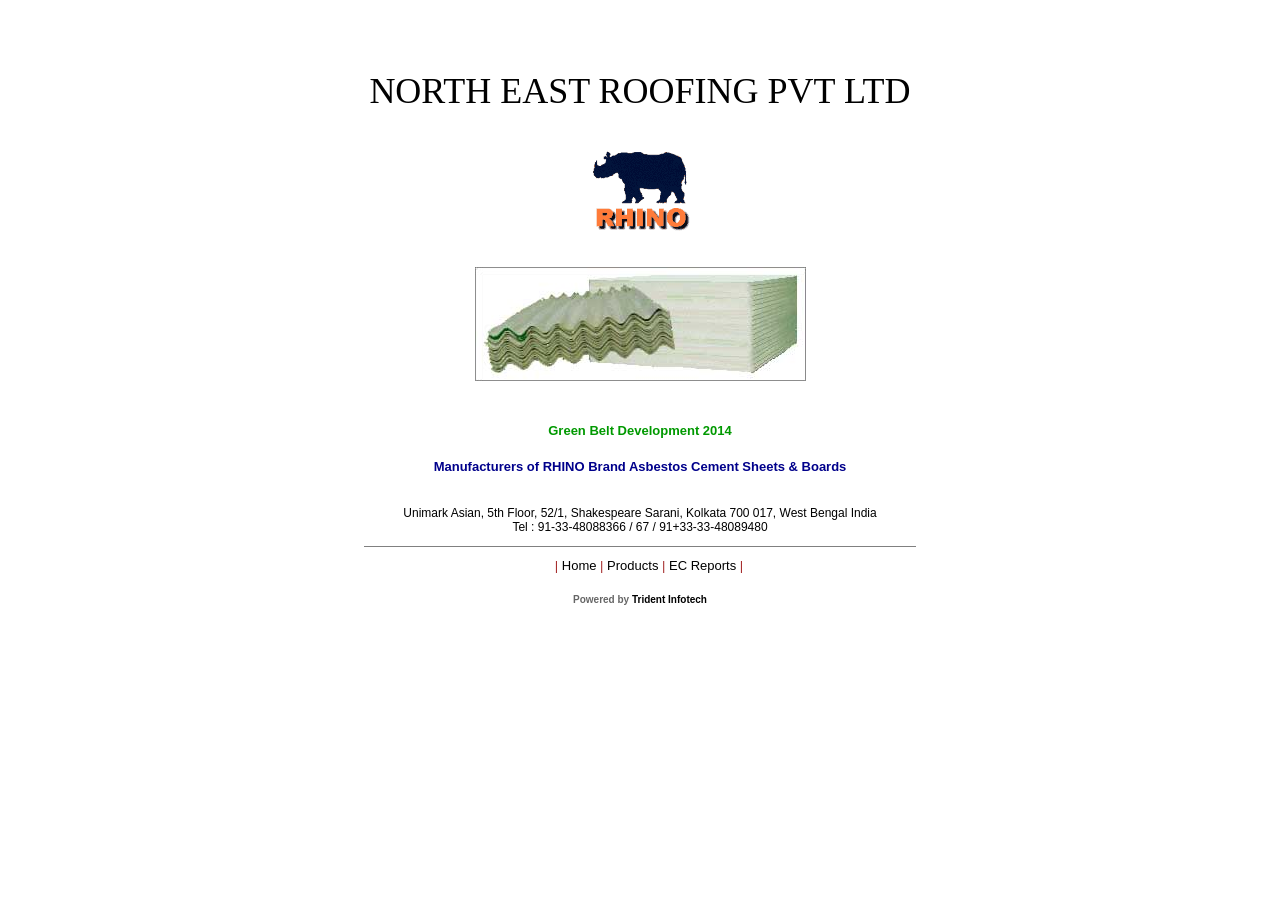
==== index.html @ 5f4d22ce "Initial commit" ====
<!DOCTYPE html PUBLIC "-//W3C//DTD XHTML 1.0 Transitional//EN" "http://www.w3.org/TR/xhtml1/DTD/xhtml1-transitional.dtd">
<html xmlns="http://www.w3.org/1999/xhtml">
<head>
<meta http-equiv="Content-Type" content="text/html; charset=iso-8859-1" />
<title>North East Roofing Pvt Limited :: Home</title>
<style type="text/css">
<!--
.style1 {font-size: 18px}
.style2 {font-size: 36px; }
.style4 {font-size: 12px; font-family: Arial, Helvetica, sans-serif; }
a:link {
	text-decoration: none;
	color: #000000;
}
a:visited {
	text-decoration: none;
}
a:hover {
	text-decoration: none;
}
a:active {
	text-decoration: none;
}
.style5 {color: #000000}
.style6 {font-size: 10px;
	font-weight: bold;
}
-->
</style>
</head>

<body>
<p>&nbsp;</p>
<p align="center" class="style2">NORTH EAST ROOFING PVT LTD <br />
</p>
<p align="center" class="style2"><img src = "header.gif" /></p>
<p align="center" class="style1"><img src="nerpl.jpg" width="331" height="114" /><br />
    <br />
    <br />
    <a href="nerpl-gbelt.pdf"><font 

color="#009900" face="arial" size="-1"><b>Green Belt Development 2014</b></font></a><br />
<br />
  <font 
color="darkblue" face="arial" size="-1"><b>Manufacturers of RHINO Brand Asbestos 
Cement Sheets &amp; Boards </b></font></p>
<p align="center" class="style4"><br />
  Unimark Asian, 5th Floor,   52/1, Shakespeare Sarani, Kolkata 700 017, West Bengal India <br />
  Tel : 91-33-48088366 / 67 / 91+33-33-48089480 <br />
<HR align=center width=550 noShade SIZE=1>

<table width="506" align="center">
  <tbody>
    <tr>
      <td width="798"><div align="center"><font face="arial" color="brown" size="-1">&nbsp;&nbsp;&nbsp;&nbsp;&nbsp;| <a href="index.html">Home</a> | </font><font face="arial" color="brown" size="-1"><a 
      href="products.html">Products</a></font><font face="arial" size="-1"><span class="style5"><a href="products.html"></a></span></font><font face="arial" color="brown" size="-1"> | <a 
      href="comp.html">EC Reports </a> |</font></div></td>
    </tr>
  </tbody>
</table>
<div align="center"><br />
    <font color="#666666" face="Arial, Helvetica, sans-serif"><span class="style6">Powered by <a href="http://www.tridentinfotech.net" class="a">Trident 
      Infotech</a></span></font>
</div>
</body>
</html>
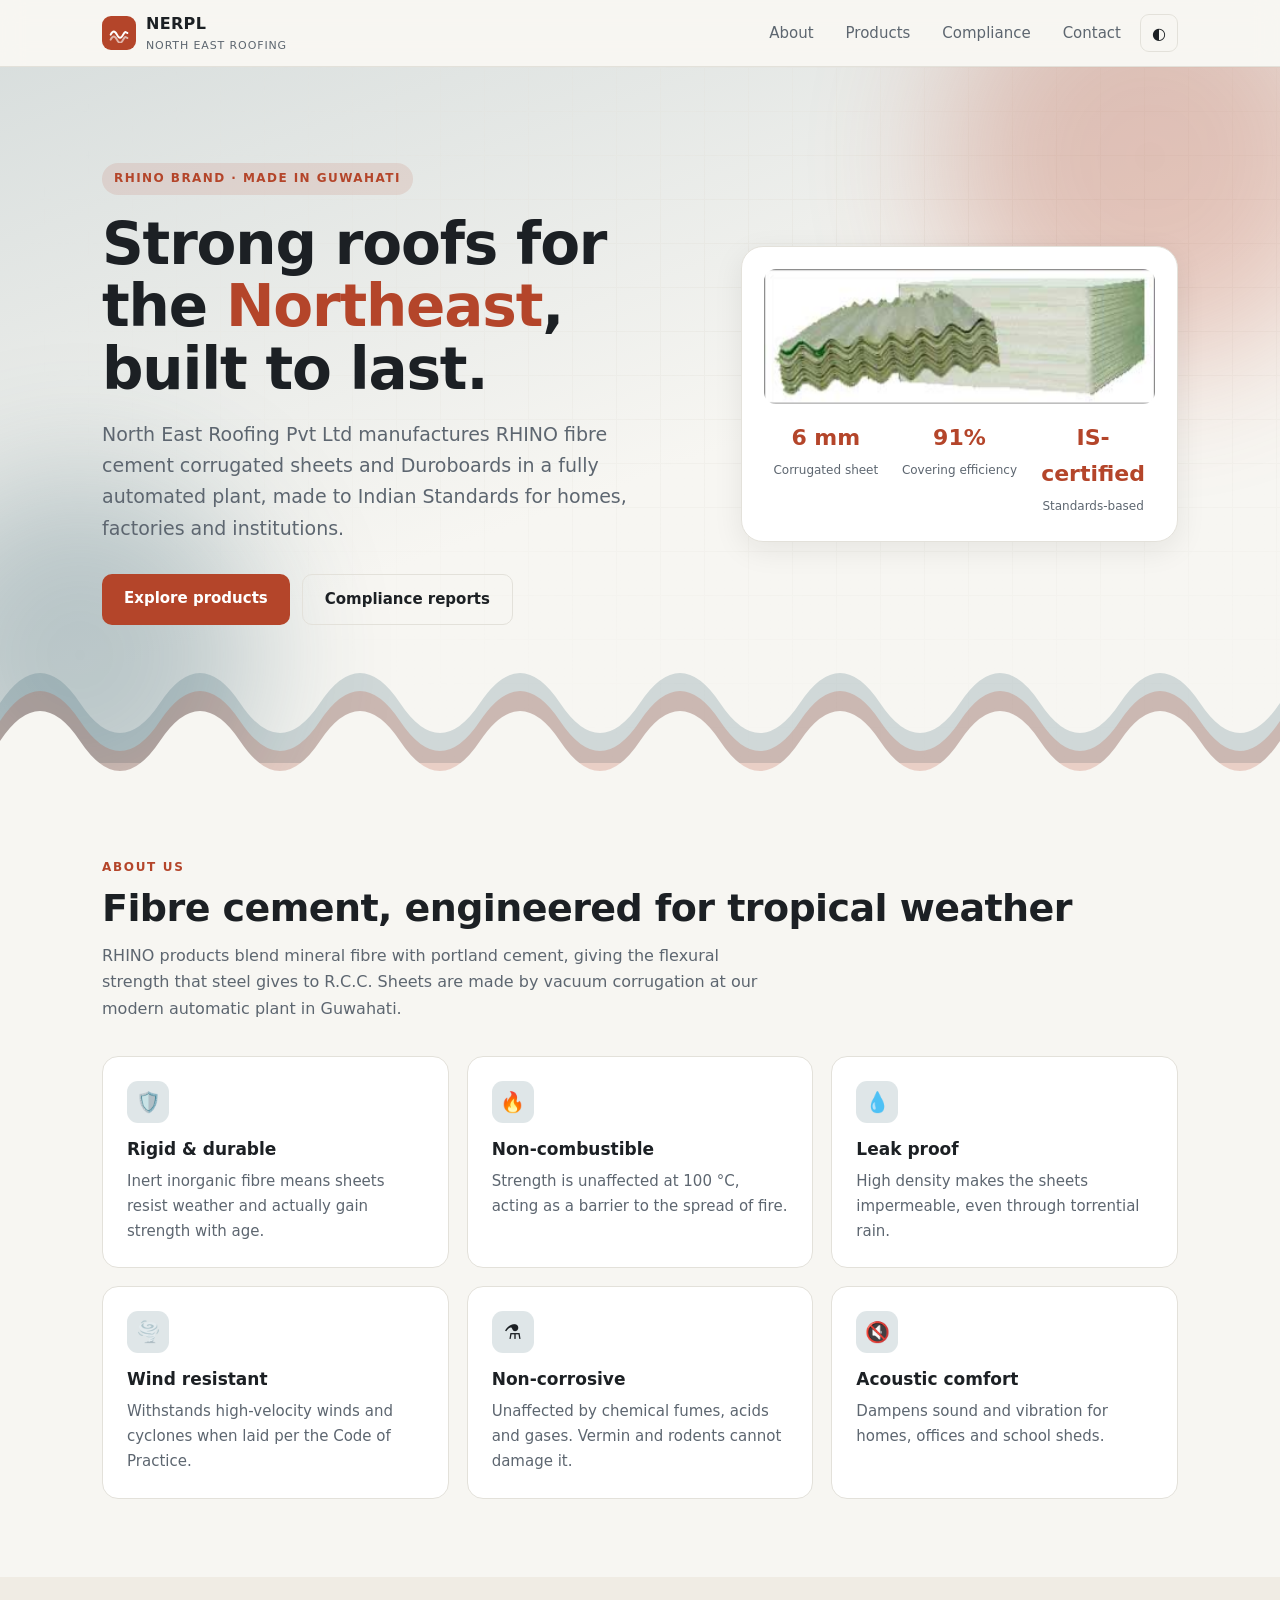
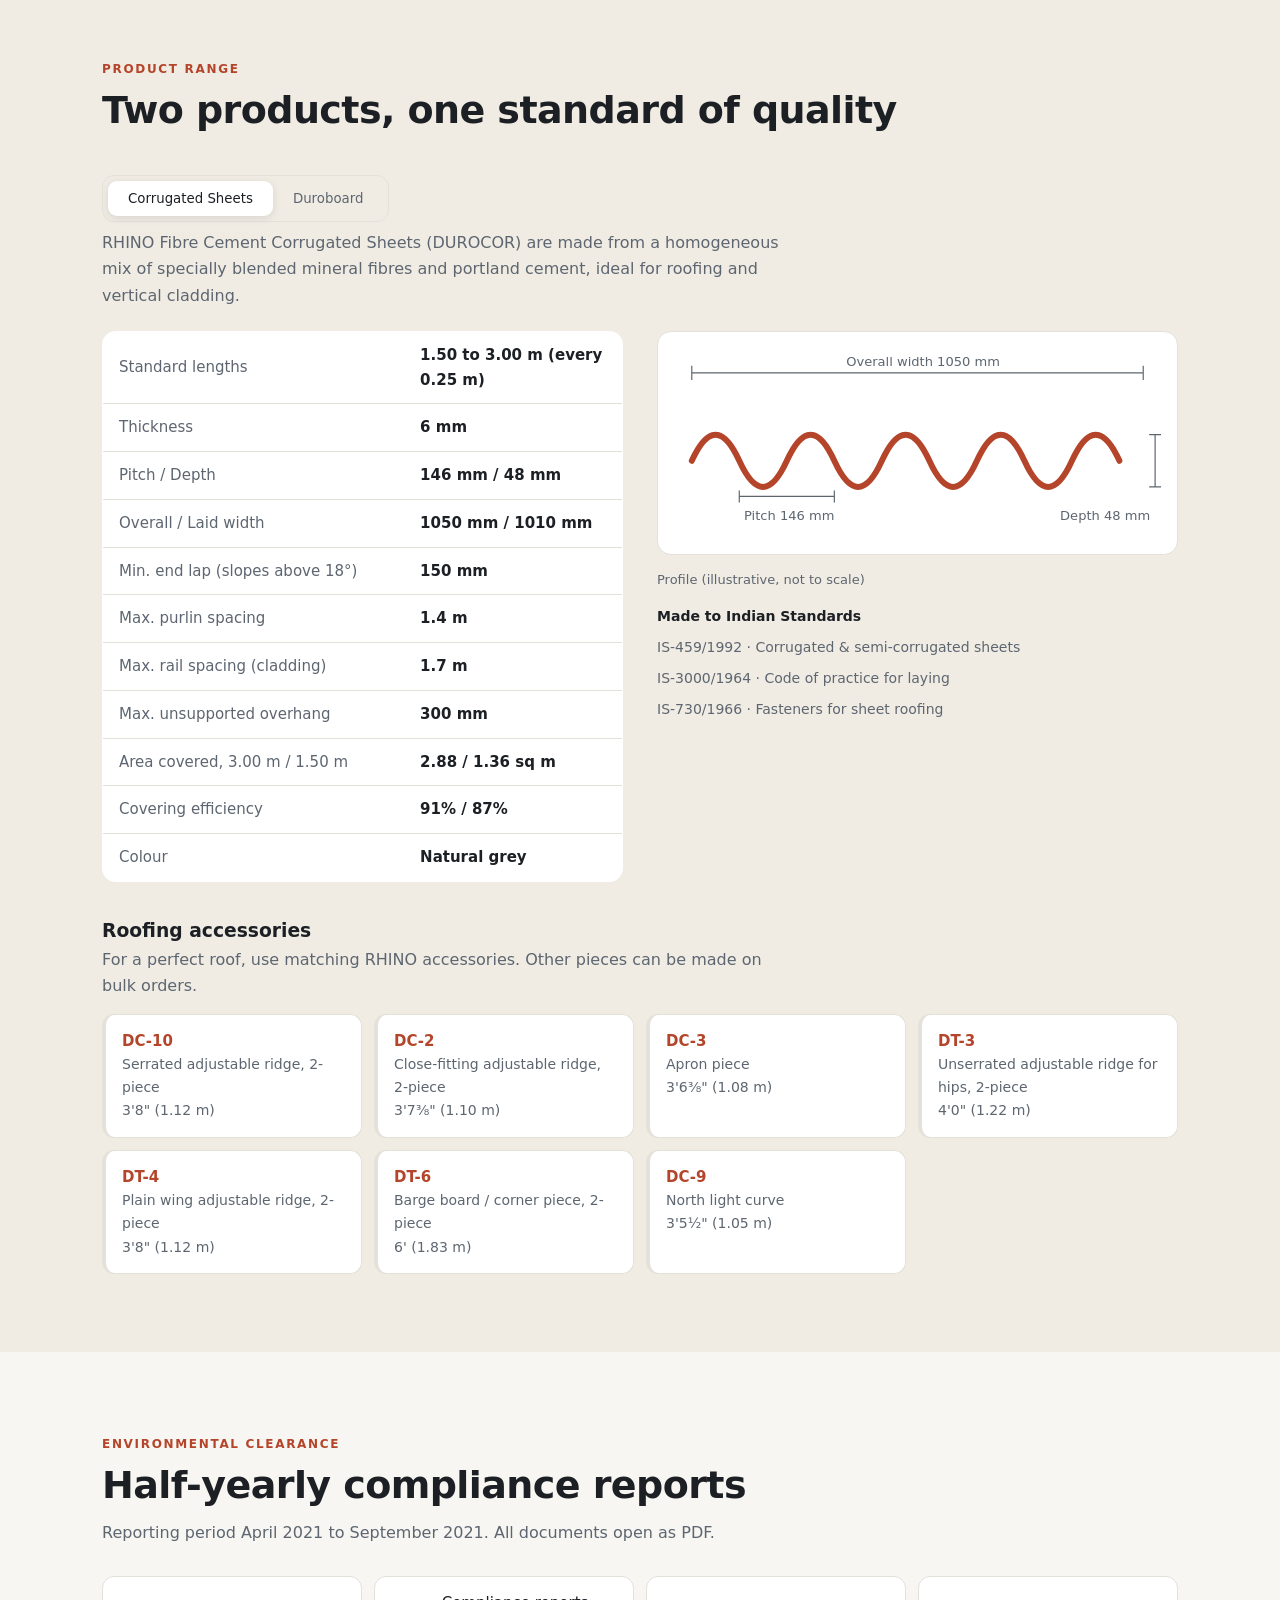
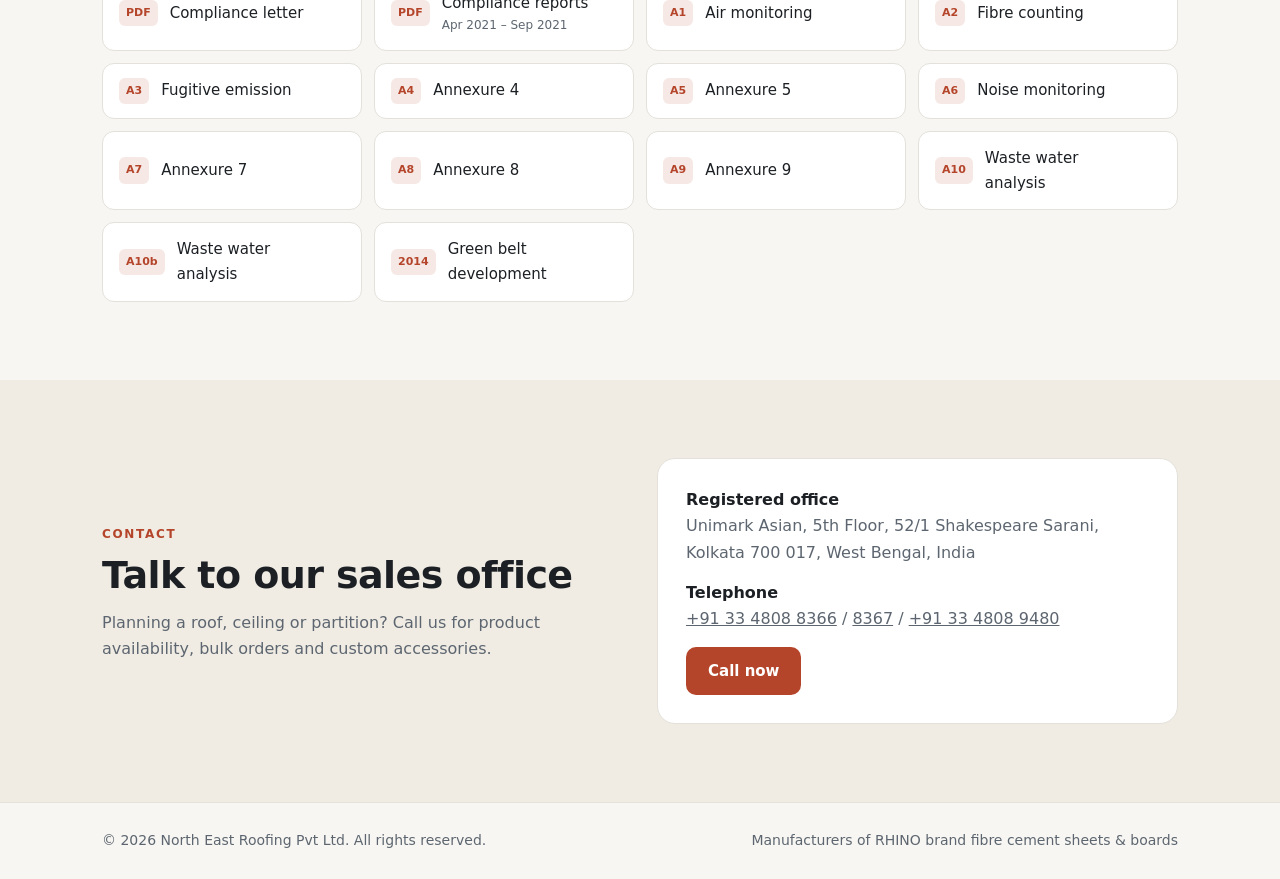
==== commit a2abef8f: "Redesign" ====
--- a/index.html
+++ b/index.html
@@ -1,66 +1,272 @@
-<!DOCTYPE html PUBLIC "-//W3C//DTD XHTML 1.0 Transitional//EN" "http://www.w3.org/TR/xhtml1/DTD/xhtml1-transitional.dtd">
-<html xmlns="http://www.w3.org/1999/xhtml">
+<!DOCTYPE html>
+<html lang="en">
 <head>
-<meta http-equiv="Content-Type" content="text/html; charset=iso-8859-1" />
-<title>North East Roofing Pvt Limited :: Home</title>
-<style type="text/css">
-<!--
-.style1 {font-size: 18px}
-.style2 {font-size: 36px; }
-.style4 {font-size: 12px; font-family: Arial, Helvetica, sans-serif; }
-a:link {
-	text-decoration: none;
-	color: #000000;
-}
-a:visited {
-	text-decoration: none;
-}
-a:hover {
-	text-decoration: none;
-}
-a:active {
-	text-decoration: none;
-}
-.style5 {color: #000000}
-.style6 {font-size: 10px;
-	font-weight: bold;
-}
--->
+<meta charset="utf-8">
+<meta name="viewport" content="width=device-width, initial-scale=1">
+<title>North East Roofing Pvt Ltd | RHINO Fibre Cement Sheets &amp; Boards</title>
+<meta name="description" content="North East Roofing Pvt Ltd (NERPL) manufactures RHINO brand fibre cement corrugated sheets and Duroboards at its automated plant in Guwahati.">
+<style>
+:root{--bg:#f7f6f2;--surf:#fff;--ink:#1c2024;--mute:#5d6670;--line:#e3e1da;--brand:#b4452a;--brand2:#7d2d1a;--accent:#1f4e5f;--soft:#f0ece4;--sh:0 8px 30px rgba(20,20,20,.08)}
+@media (prefers-color-scheme:dark){:root:not([data-theme=light]){--bg:#14171a;--surf:#1c2024;--ink:#eceae4;--mute:#a0a8b0;--line:#2c3237;--brand:#e0694c;--brand2:#f08a70;--accent:#6fb3c8;--soft:#22272b;--sh:0 8px 30px rgba(0,0,0,.4)}}
+:root[data-theme=dark]{--bg:#14171a;--surf:#1c2024;--ink:#eceae4;--mute:#a0a8b0;--line:#2c3237;--brand:#e0694c;--brand2:#f08a70;--accent:#6fb3c8;--soft:#22272b;--sh:0 8px 30px rgba(0,0,0,.4)}
+*{box-sizing:border-box;margin:0}
+html{scroll-behavior:smooth;scroll-padding-top:76px}
+body{font:16px/1.65 system-ui,-apple-system,"Segoe UI",Roboto,Arial,sans-serif;background:var(--bg);color:var(--ink);-webkit-font-smoothing:antialiased}
+a{color:inherit}
+.wrap{max-width:1120px;margin:auto;padding:0 22px}
+header{position:sticky;top:0;z-index:20;background:color-mix(in srgb,var(--bg) 88%,transparent);backdrop-filter:blur(12px);border-bottom:1px solid var(--line)}
+.nav{display:flex;align-items:center;justify-content:space-between;height:66px}
+.logo{display:flex;align-items:center;gap:10px;font-weight:800;letter-spacing:.02em;text-decoration:none}
+.logo i{width:34px;height:34px;border-radius:9px;background:var(--brand);display:grid;place-items:center}
+.logo small{display:block;font-weight:500;font-size:11px;color:var(--mute);letter-spacing:.08em}
+nav ul{display:flex;gap:6px;list-style:none;padding:0;align-items:center}
+nav a{padding:8px 13px;border-radius:8px;text-decoration:none;font-size:15px;color:var(--mute)}
+nav a:hover{color:var(--ink);background:var(--soft)}
+.btn{display:inline-block;background:var(--brand);color:#fff!important;padding:12px 22px;border-radius:10px;text-decoration:none;font-weight:600;border:0;cursor:pointer;font-size:15px}
+.btn{transition:.25s}
+.btn:hover{background:var(--brand2);transform:translateY(-2px);box-shadow:0 8px 20px color-mix(in srgb,var(--brand) 40%,transparent)}
+.btn.ghost{background:transparent;color:var(--ink)!important;border:1px solid var(--line)}
+.btn.ghost:hover{background:var(--soft)}
+#theme,#burger{background:none;border:1px solid var(--line);color:var(--ink);width:38px;height:38px;border-radius:9px;cursor:pointer;font-size:16px}
+#burger{display:none}
+.hero{position:relative;overflow:hidden;isolation:isolate;padding:96px 0 150px;background:linear-gradient(160deg,color-mix(in srgb,var(--accent) 14%,var(--bg)),var(--bg) 55%)}
+.hero .wrap{position:relative;z-index:2;display:grid;grid-template-columns:1.15fr .85fr;gap:48px;align-items:center}
+.tag{display:inline-block;font-size:12px;font-weight:700;letter-spacing:.12em;text-transform:uppercase;color:var(--brand);background:color-mix(in srgb,var(--brand) 12%,transparent);padding:6px 12px;border-radius:99px}
+h1{font-size:clamp(34px,5.2vw,58px);line-height:1.08;margin:18px 0;letter-spacing:-.02em}
+h1 span{color:var(--brand)}
+.lead{font-size:19px;color:var(--mute);max-width:560px}
+.cta{display:flex;gap:12px;flex-wrap:wrap;margin-top:30px}
+.hcard{background:var(--surf);border:1px solid var(--line);border-radius:22px;padding:22px;box-shadow:var(--sh)}
+.hcard{transition:transform .2s ease-out;transform-style:preserve-3d;will-change:transform}
+.hcard img{width:100%;height:auto;border-radius:12px;background:#fff;display:block}
+.stats{display:grid;grid-template-columns:repeat(3,1fr);gap:10px;margin-top:16px;text-align:center}
+.stats b{display:block;font-size:22px;color:var(--brand)}
+.stats span{font-size:12px;color:var(--mute)}
+#hbg{position:absolute;inset:0;z-index:0;pointer-events:none}
+.blob{position:absolute;border-radius:50%;filter:blur(70px);opacity:.5;animation:float 14s ease-in-out infinite}
+.b1{width:420px;height:420px;background:var(--brand);right:-80px;top:-120px;opacity:.28}
+.b2{width:360px;height:360px;background:var(--accent);left:-100px;bottom:-60px;opacity:.28;animation-delay:-5s}
+.grid-bg{position:absolute;inset:0;background-image:linear-gradient(var(--line) 1px,transparent 1px),linear-gradient(90deg,var(--line) 1px,transparent 1px);background-size:44px 44px;opacity:.5;-webkit-mask-image:radial-gradient(ellipse at 70% 30%,#000,transparent 70%);mask-image:radial-gradient(ellipse at 70% 30%,#000,transparent 70%)}
+.waves{position:absolute;left:0;bottom:0;width:100%;height:130px;z-index:1;pointer-events:none}
+.waves use{animation:drift 22s linear infinite}
+.waves .w2{animation-duration:15s;animation-direction:reverse}
+.waves .w3{animation-duration:30s}
+@keyframes drift{to{transform:translateX(-340px)}}
+@keyframes float{50%{transform:translate(30px,40px) scale(1.08)}}
+section{padding:78px 0}
+section.alt{background:var(--soft)}
+.eyebrow{font-size:12px;font-weight:700;letter-spacing:.14em;text-transform:uppercase;color:var(--brand)}
+h2{font-size:clamp(26px,3.6vw,38px);margin:8px 0 12px;letter-spacing:-.015em;line-height:1.15}
+.sub{color:var(--mute);max-width:680px}
+.grid{display:grid;gap:18px;margin-top:34px}
+.g3{grid-template-columns:repeat(3,1fr)}.g2{grid-template-columns:repeat(2,1fr)}
+.card{position:relative;overflow:hidden;background:var(--surf);border:1px solid var(--line);border-radius:16px;padding:24px;transition:transform .3s,box-shadow .3s,border-color .3s}
+.card::before{content:"";position:absolute;inset:0;background:radial-gradient(260px circle at var(--mx,50%) var(--my,0%),color-mix(in srgb,var(--brand) 16%,transparent),transparent 70%);opacity:0;transition:opacity .3s;pointer-events:none}
+.card::after{content:"";position:absolute;left:0;bottom:0;height:3px;width:100%;background:linear-gradient(90deg,var(--brand),var(--accent));transform:scaleX(0);transform-origin:left;transition:transform .4s}
+.card:hover{transform:translateY(-8px);box-shadow:var(--sh);border-color:color-mix(in srgb,var(--brand) 45%,var(--line))}
+.card:hover::before{opacity:1}.card:hover::after{transform:scaleX(1)}
+.card .ico{transition:transform .35s,background .3s}
+.card:hover .ico{transform:rotate(-8deg) scale(1.18);background:color-mix(in srgb,var(--brand) 20%,transparent)}
+.card h3{transition:color .25s}.card:hover h3{color:var(--brand)}
+.card h3{font-size:17px;margin:12px 0 6px}
+.card p{color:var(--mute);font-size:15px}
+.ico{width:42px;height:42px;border-radius:11px;background:color-mix(in srgb,var(--accent) 14%,transparent);display:grid;place-items:center;font-size:20px}
+.tabs{display:inline-flex;background:var(--soft);padding:5px;border-radius:12px;margin:30px 0 8px;border:1px solid var(--line)}
+.tabs button{transition:.25s;border:0;background:none;color:var(--mute);padding:10px 20px;border-radius:9px;font:600 15px inherit;font-family:inherit;cursor:pointer}
+.tabs button:hover{color:var(--ink);transform:translateY(-1px)}
+.tabs button[aria-selected=true]{background:var(--surf);color:var(--ink);box-shadow:0 2px 8px rgba(0,0,0,.1)}
+.panel[hidden]{display:none}
+.split{display:grid;grid-template-columns:1fr 1fr;gap:34px;margin-top:22px;align-items:start}
+tbody tr{transition:background .2s}tbody tr:hover{background:var(--soft)}
+table{width:100%;border-collapse:collapse;background:var(--surf);border:1px solid var(--line);border-radius:14px;overflow:hidden;font-size:15px}
+th,td{padding:11px 16px;text-align:left;border-bottom:1px solid var(--line)}
+tr:last-child td,tr:last-child th{border-bottom:0}
+th{font-weight:500;color:var(--mute);width:58%}
+td{font-weight:600}
+.scroll{overflow-x:auto}
+.chips{display:flex;flex-wrap:wrap;gap:8px;margin-top:14px}
+.chips span{background:var(--surf);border:1px solid var(--line);border-radius:99px;padding:6px 14px;font-size:14px;transition:.25s;cursor:default}
+.chips span:hover{background:var(--brand);color:#fff;border-color:var(--brand);transform:translateY(-3px) scale(1.06)}
+.acc{display:grid;grid-template-columns:repeat(auto-fill,minmax(230px,1fr));gap:12px;margin-top:14px}
+.acc div{background:var(--surf);border:1px solid var(--line);border-radius:12px;padding:14px 16px;font-size:14px;color:var(--mute);transition:.3s;border-left:4px solid var(--line)}
+.acc div:hover{transform:translateX(6px) translateY(-2px);border-left-color:var(--brand);box-shadow:var(--sh);color:var(--ink)}
+.acc b{color:var(--brand);display:block;font-size:15px}
+.std{display:flex;flex-direction:column;gap:8px;margin-top:14px;font-size:14px;color:var(--mute)}
+.std b{color:var(--ink)}
+figure svg{width:100%;height:auto;background:var(--surf);border:1px solid var(--line);border-radius:14px;padding:10px}
+figcaption{font-size:13px;color:var(--mute);margin-top:6px}
+.docs{display:grid;grid-template-columns:repeat(auto-fill,minmax(260px,1fr));gap:12px;margin-top:30px}
+.doc{display:flex;gap:12px;align-items:center;background:var(--surf);border:1px solid var(--line);border-radius:12px;padding:14px 16px;text-decoration:none;font-size:15px;transition:.2s}
+.doc{position:relative;overflow:hidden}
+.doc::after{content:"→";margin-left:auto;color:var(--brand);opacity:0;transform:translateX(-10px);transition:.3s}
+.doc:hover{border-color:var(--brand);transform:translateY(-4px);box-shadow:var(--sh)}
+.doc:hover::after{opacity:1;transform:none}
+.doc em{transition:.3s}.doc:hover em{background:var(--brand);color:#fff}
+.doc em{font-style:normal;font-size:11px;font-weight:700;color:var(--brand);background:color-mix(in srgb,var(--brand) 12%,transparent);padding:4px 7px;border-radius:6px}
+.doc small{display:block;color:var(--mute);font-size:12px}
+.contact{display:grid;grid-template-columns:1fr 1fr;gap:34px;align-items:center}
+.cbox{background:var(--surf);border:1px solid var(--line);border-radius:18px;padding:28px}
+.cbox p{margin:0 0 14px;color:var(--mute)}.cbox b{color:var(--ink);display:block}
+footer{border-top:1px solid var(--line);padding:26px 0;color:var(--mute);font-size:14px}
+footer .wrap{display:flex;justify-content:space-between;flex-wrap:wrap;gap:8px}
+.rv{opacity:0;transform:translateY(14px);transition:.6s}.rv.in{opacity:1;transform:none}
+@media(max-width:860px){
+.hero .wrap,.split,.contact{grid-template-columns:1fr}
+.g3{grid-template-columns:1fr}.g2{grid-template-columns:1fr}
+#burger{display:block}
+nav ul{display:none;position:absolute;top:66px;left:0;right:0;flex-direction:column;background:var(--bg);padding:12px 22px 18px;border-bottom:1px solid var(--line);align-items:stretch}
+nav ul.open{display:flex}
+.hero{padding-top:52px}section{padding:56px 0}}
+@media(prefers-reduced-motion:reduce){.blob,.waves use{animation:none}.card,.doc,.acc div,.chips span,.hcard{transition:none}.rv{transition:none;opacity:1;transform:none}html{scroll-behavior:auto}}
 </style>
 </head>
-
 <body>
-<p>&nbsp;</p>
-<p align="center" class="style2">NORTH EAST ROOFING PVT LTD <br />
-</p>
-<p align="center" class="style2"><img src = "header.gif" /></p>
-<p align="center" class="style1"><img src="nerpl.jpg" width="331" height="114" /><br />
-    <br />
-    <br />
-    <a href="nerpl-gbelt.pdf"><font 
-
-color="#009900" face="arial" size="-1"><b>Green Belt Development 2014</b></font></a><br />
-<br />
-  <font 
-color="darkblue" face="arial" size="-1"><b>Manufacturers of RHINO Brand Asbestos 
-Cement Sheets &amp; Boards </b></font></p>
-<p align="center" class="style4"><br />
-  Unimark Asian, 5th Floor,   52/1, Shakespeare Sarani, Kolkata 700 017, West Bengal India <br />
-  Tel : 91-33-48088366 / 67 / 91+33-33-48089480 <br />
-<HR align=center width=550 noShade SIZE=1>
-
-<table width="506" align="center">
-  <tbody>
-    <tr>
-      <td width="798"><div align="center"><font face="arial" color="brown" size="-1">&nbsp;&nbsp;&nbsp;&nbsp;&nbsp;| <a href="index.html">Home</a> | </font><font face="arial" color="brown" size="-1"><a 
-      href="products.html">Products</a></font><font face="arial" size="-1"><span class="style5"><a href="products.html"></a></span></font><font face="arial" color="brown" size="-1"> | <a 
-      href="comp.html">EC Reports </a> |</font></div></td>
-    </tr>
-  </tbody>
-</table>
-<div align="center"><br />
-    <font color="#666666" face="Arial, Helvetica, sans-serif"><span class="style6">Powered by <a href="http://www.tridentinfotech.net" class="a">Trident 
-      Infotech</a></span></font>
+<header><div class="wrap nav">
+<a class="logo" href="#top"><i><svg width="20" height="20" viewBox="0 0 24 24" fill="none" stroke="#fff" stroke-width="2.4" stroke-linecap="round"><path d="M2 14c2.5-5 5-5 7.5 0s5 5 7.5 0 3-3 5-2"/><path d="M2 20c2.5-5 5-5 7.5 0s5 5 7.5 0 3-3 5-2" opacity=".6"/></svg></i><span>NERPL<small>NORTH EAST ROOFING</small></span></a>
+<nav><ul id="menu">
+<li><a href="#about">About</a></li><li><a href="#products">Products</a></li><li><a href="#compliance">Compliance</a></li><li><a href="#contact">Contact</a></li>
+<li><button id="theme" aria-label="Toggle theme">◐</button></li></ul></nav>
+<button id="burger" aria-label="Menu">☰</button>
+</div></header>
+
+<main id="top">
+<div class="hero"><div id="hbg" aria-hidden="true"><div class="grid-bg"></div><div class="blob b1"></div><div class="blob b2"></div></div>
+<svg class="waves" viewBox="0 0 1360 130" preserveAspectRatio="none" aria-hidden="true"><defs><path id="wv" d="M0 70q42.5-60 85 0t85 0 85 0 85 0 85 0 85 0 85 0 85 0 85 0 85 0 85 0 85 0 85 0 85 0 85 0 85 0 85 0 85 0 85 0 85 0 85 0 85 0 85 0 85 0 85 0 85 0V130H0z"/></defs>
+<use class="w3" href="#wv" y="-12" fill="var(--accent)" opacity=".18"/><use class="w2" href="#wv" y="6" fill="var(--brand)" opacity=".22"/><use href="#wv" y="26" fill="var(--bg)"/></svg>
+<div class="wrap">
+<div>
+<span class="tag">RHINO Brand · Made in Guwahati</span>
+<h1>Strong roofs for the <span>Northeast</span>, built to last.</h1>
+<p class="lead">North East Roofing Pvt Ltd manufactures RHINO fibre cement corrugated sheets and Duroboards in a fully automated plant, made to Indian Standards for homes, factories and institutions.</p>
+<div class="cta"><a class="btn" href="#products">Explore products</a><a class="btn ghost" href="#compliance">Compliance reports</a></div>
 </div>
+<div class="hcard"><img src="nerpl.jpg" alt="RHINO fibre cement corrugated sheet and Duroboard stack" width="331" height="114">
+<div class="stats"><div><b>6 mm</b><span>Corrugated sheet</span></div><div><b>91%</b><span>Covering efficiency</span></div><div><b>IS-certified</b><span>Standards-based</span></div></div></div>
+</div></div>
+
+<section id="about"><div class="wrap">
+<span class="eyebrow">About us</span>
+<h2>Fibre cement, engineered for tropical weather</h2>
+<p class="sub">RHINO products blend mineral fibre with portland cement, giving the flexural strength that steel gives to R.C.C. Sheets are made by vacuum corrugation at our modern automatic plant in Guwahati.</p>
+<div class="grid g3">
+<div class="card rv"><div class="ico">🛡️</div><h3>Rigid &amp; durable</h3><p>Inert inorganic fibre means sheets resist weather and actually gain strength with age.</p></div>
+<div class="card rv"><div class="ico">🔥</div><h3>Non-combustible</h3><p>Strength is unaffected at 100 °C, acting as a barrier to the spread of fire.</p></div>
+<div class="card rv"><div class="ico">💧</div><h3>Leak proof</h3><p>High density makes the sheets impermeable, even through torrential rain.</p></div>
+<div class="card rv"><div class="ico">🌪️</div><h3>Wind resistant</h3><p>Withstands high-velocity winds and cyclones when laid per the Code of Practice.</p></div>
+<div class="card rv"><div class="ico">⚗️</div><h3>Non-corrosive</h3><p>Unaffected by chemical fumes, acids and gases. Vermin and rodents cannot damage it.</p></div>
+<div class="card rv"><div class="ico">🔇</div><h3>Acoustic comfort</h3><p>Dampens sound and vibration for homes, offices and school sheds.</p></div>
+</div></div></section>
+
+<section id="products" class="alt"><div class="wrap">
+<span class="eyebrow">Product range</span>
+<h2>Two products, one standard of quality</h2>
+<div class="tabs" role="tablist">
+<button role="tab" aria-selected="true" data-t="p1">Corrugated Sheets</button>
+<button role="tab" aria-selected="false" data-t="p2">Duroboard</button></div>
+
+<div class="panel" id="p1">
+<p class="sub">RHINO Fibre Cement Corrugated Sheets (DUROCOR) are made from a homogeneous mix of specially blended mineral fibres and portland cement, ideal for roofing and vertical cladding.</p>
+<div class="split">
+<div class="scroll"><table>
+<tr><th>Standard lengths</th><td>1.50 to 3.00 m (every 0.25 m)</td></tr>
+<tr><th>Thickness</th><td>6 mm</td></tr>
+<tr><th>Pitch / Depth</th><td>146 mm / 48 mm</td></tr>
+<tr><th>Overall / Laid width</th><td>1050 mm / 1010 mm</td></tr>
+<tr><th>Min. end lap (slopes above 18°)</th><td>150 mm</td></tr>
+<tr><th>Max. purlin spacing</th><td>1.4 m</td></tr>
+<tr><th>Max. rail spacing (cladding)</th><td>1.7 m</td></tr>
+<tr><th>Max. unsupported overhang</th><td>300 mm</td></tr>
+<tr><th>Area covered, 3.00 m / 1.50 m</th><td>2.88 / 1.36 sq m</td></tr>
+<tr><th>Covering efficiency</th><td>91% / 87%</td></tr>
+<tr><th>Colour</th><td>Natural grey</td></tr></table></div>
+<div>
+<figure><svg viewBox="0 0 420 170" role="img" aria-label="Corrugated sheet profile: pitch 146 mm, depth 48 mm, thickness 6 mm, overall width 1050 mm">
+<path d="M20 100q20-44 40 0t40 0 40 0 40 0 40 0 40 0 40 0 40 0 40 0" fill="none" stroke="var(--brand)" stroke-width="5" stroke-linecap="round"/>
+<g stroke="var(--mute)" stroke-width="1" fill="var(--mute)" font-size="11" font-family="system-ui"><path d="M20 26h380M20 20v12M400 20v12"/><text x="150" y="20" stroke="none">Overall width 1050 mm</text>
+<path d="M60 130h80M60 125v10M140 125v10"/><text x="64" y="150" stroke="none">Pitch 146 mm</text>
+<path d="M410 78v44M405 78h10M405 122h10" /><text x="330" y="150" stroke="none">Depth 48 mm</text></g></svg>
+<figcaption>Profile (illustrative, not to scale)</figcaption></figure>
+<div class="std"><b>Made to Indian Standards</b><span>IS-459/1992 · Corrugated &amp; semi-corrugated sheets</span><span>IS-3000/1964 · Code of practice for laying</span><span>IS-730/1966 · Fasteners for sheet roofing</span></div></div></div>
+<h3 style="margin-top:34px">Roofing accessories</h3>
+<p class="sub">For a perfect roof, use matching RHINO accessories. Other pieces can be made on bulk orders.</p>
+<div class="acc">
+<div><b>DC-10</b>Serrated adjustable ridge, 2-piece<br>3'8" (1.12 m)</div>
+<div><b>DC-2</b>Close-fitting adjustable ridge, 2-piece<br>3'7⅜" (1.10 m)</div>
+<div><b>DC-3</b>Apron piece<br>3'6⅜" (1.08 m)</div>
+<div><b>DT-3</b>Unserrated adjustable ridge for hips, 2-piece<br>4'0" (1.22 m)</div>
+<div><b>DT-4</b>Plain wing adjustable ridge, 2-piece<br>3'8" (1.12 m)</div>
+<div><b>DT-6</b>Barge board / corner piece, 2-piece<br>6' (1.83 m)</div>
+<div><b>DC-9</b>North light curve<br>3'5½" (1.05 m)</div></div>
+</div>
+
+<div class="panel" id="p2" hidden>
+<p class="sub">RHINO Duroboards use a fine blend of imported mineral fibre and portland cement, made in our automated Guwahati plant to IS-2098/1964. Light, strong and flexible, they suit false ceilings, partitions and panelling.</p>
+<div class="split">
+<div class="scroll"><table>
+<tr><th>2.44 × 1.22 m (8' × 4')</th><td>4 mm</td></tr>
+<tr><th>1.83 × 1.22 m (6' × 4')</th><td>5 mm</td></tr>
+<tr><th>1.22 × 1.22 m (4' × 4')</th><td>6 mm</td></tr>
+<tr><th>Weight per sq m</th><td>≈ 7.32 kg</td></tr>
+<tr><th>Thermal conductivity (K)</th><td>0.43 kcal/mh°C</td></tr>
+<tr><th>Min. flexural strength (across)</th><td>225 kg/cm²</td></tr>
+<tr><th>Min. flexural strength (parallel)</th><td>160 kg/cm²</td></tr></table></div>
+<div class="grid g2" style="margin:0">
+<div class="card"><h3>🔥 Fire retardant</h3><p>Non-combustible and a good electrical insulator.</p></div>
+<div class="card"><h3>💧 Water resistant</h3><p>Dense, smooth surface keeps moisture out.</p></div>
+<div class="card"><h3>🐜 Rot &amp; termite proof</h3><p>Needs no preservative treatment.</p></div>
+<div class="card"><h3>📐 Dimensionally stable</h3><p>No shrinking, swelling or cracking in humid climates.</p></div></div></div>
+<h3 style="margin-top:34px">Applications</h3>
+<div class="chips"><span>Houses</span><span>Garages</span><span>Auditoria &amp; theatres</span><span>Workshops</span><span>Offices</span><span>Chemical plants</span><span>Pump houses</span><span>Cold storages</span><span>Outdoor hoardings</span><span>Cooling towers</span><span>Ventilator flues</span><span>Schools</span><span>Hospitals</span><span>Low-cost housing</span><span>Departmental stores</span></div>
+</div>
+</div></section>
+
+<section id="compliance"><div class="wrap">
+<span class="eyebrow">Environmental clearance</span>
+<h2>Half-yearly compliance reports</h2>
+<p class="sub">Reporting period April 2021 to September 2021. All documents open as PDF.</p>
+<div class="docs">
+<a class="doc" href="nerpl_main.pdf"><em>PDF</em><span>Compliance letter</span></a>
+<a class="doc" href="nerpl_reports.pdf"><em>PDF</em><span>Compliance reports<small>Apr 2021 – Sep 2021</small></span></a>
+<a class="doc" href="nerpl_annex1.pdf"><em>A1</em><span>Air monitoring</span></a>
+<a class="doc" href="nerpl_annex2.pdf"><em>A2</em><span>Fibre counting</span></a>
+<a class="doc" href="nerpl_annex3.pdf"><em>A3</em><span>Fugitive emission</span></a>
+<a class="doc" href="nerpl_annex4.pdf"><em>A4</em><span>Annexure 4</span></a>
+<a class="doc" href="nerpl_annex5.pdf"><em>A5</em><span>Annexure 5</span></a>
+<a class="doc" href="nerpl_annex6.pdf"><em>A6</em><span>Noise monitoring</span></a>
+<a class="doc" href="nerpl_annex7.pdf"><em>A7</em><span>Annexure 7</span></a>
+<a class="doc" href="nerpl_annex8.pdf"><em>A8</em><span>Annexure 8</span></a>
+<a class="doc" href="nerpl_annex9.pdf"><em>A9</em><span>Annexure 9</span></a>
+<a class="doc" href="nerpl_annex10a.pdf"><em>A10</em><span>Waste water analysis</span></a>
+<a class="doc" href="nerpl_annex10b.pdf"><em>A10b</em><span>Waste water analysis</span></a>
+<a class="doc" href="nerpl-gbelt.pdf"><em>2014</em><span>Green belt development</span></a>
+</div></div></section>
+
+<section id="contact" class="alt"><div class="wrap contact">
+<div><span class="eyebrow">Contact</span><h2>Talk to our sales office</h2>
+<p class="sub">Planning a roof, ceiling or partition? Call us for product availability, bulk orders and custom accessories.</p></div>
+<div class="cbox"><p><b>Registered office</b>Unimark Asian, 5th Floor, 52/1 Shakespeare Sarani, Kolkata 700 017, West Bengal, India</p>
+<p><b>Telephone</b><a href="tel:+913348088366">+91 33 4808 8366</a> / <a href="tel:+913348088367">8367</a> / <a href="tel:+913348089480">+91 33 4808 9480</a></p>
+<a class="btn" href="tel:+913348088366">Call now</a></div>
+</div></section>
+</main>
+
+<footer><div class="wrap"><span>© <span id="yr"></span> North East Roofing Pvt Ltd. All rights reserved.</span><span>Manufacturers of RHINO brand fibre cement sheets &amp; boards</span></div></footer>
+
+<script>
+const $=s=>document.querySelector(s),$$=s=>[...document.querySelectorAll(s)];
+$('#yr').textContent=new Date().getFullYear();
+$('#burger').onclick=()=>$('#menu').classList.toggle('open');
+$$('#menu a').forEach(a=>a.onclick=()=>$('#menu').classList.remove('open'));
+$$('.tabs button').forEach(b=>b.onclick=()=>{
+ $$('.tabs button').forEach(x=>x.setAttribute('aria-selected',x===b));
+ $$('.panel').forEach(p=>p.hidden=p.id!==b.dataset.t);});
+$('#theme').onclick=()=>{const r=document.documentElement,d=r.dataset.theme==='dark'||(!r.dataset.theme&&matchMedia('(prefers-color-scheme:dark)').matches);r.dataset.theme=d?'light':'dark'};
+$$('.card').forEach(c=>c.addEventListener('mousemove',e=>{const r=c.getBoundingClientRect();c.style.setProperty('--mx',(e.clientX-r.left)+'px');c.style.setProperty('--my',(e.clientY-r.top)+'px')}));
+const hc=$('.hcard');if(hc&&matchMedia('(hover:hover)').matches&&!matchMedia('(prefers-reduced-motion:reduce)').matches){
+ hc.addEventListener('mousemove',e=>{const r=hc.getBoundingClientRect(),x=(e.clientX-r.left)/r.width-.5,y=(e.clientY-r.top)/r.height-.5;hc.style.transform=`perspective(800px) rotateY(${x*10}deg) rotateX(${-y*10}deg) translateY(-4px)`});
+ hc.addEventListener('mouseleave',()=>hc.style.transform='')}
+const io=new IntersectionObserver(e=>e.forEach(x=>{if(x.isIntersecting){x.target.classList.add('in');io.unobserve(x.target)}}),{threshold:.15});
+$$('.rv').forEach(el=>io.observe(el));
+</script>
 </body>
 </html>
